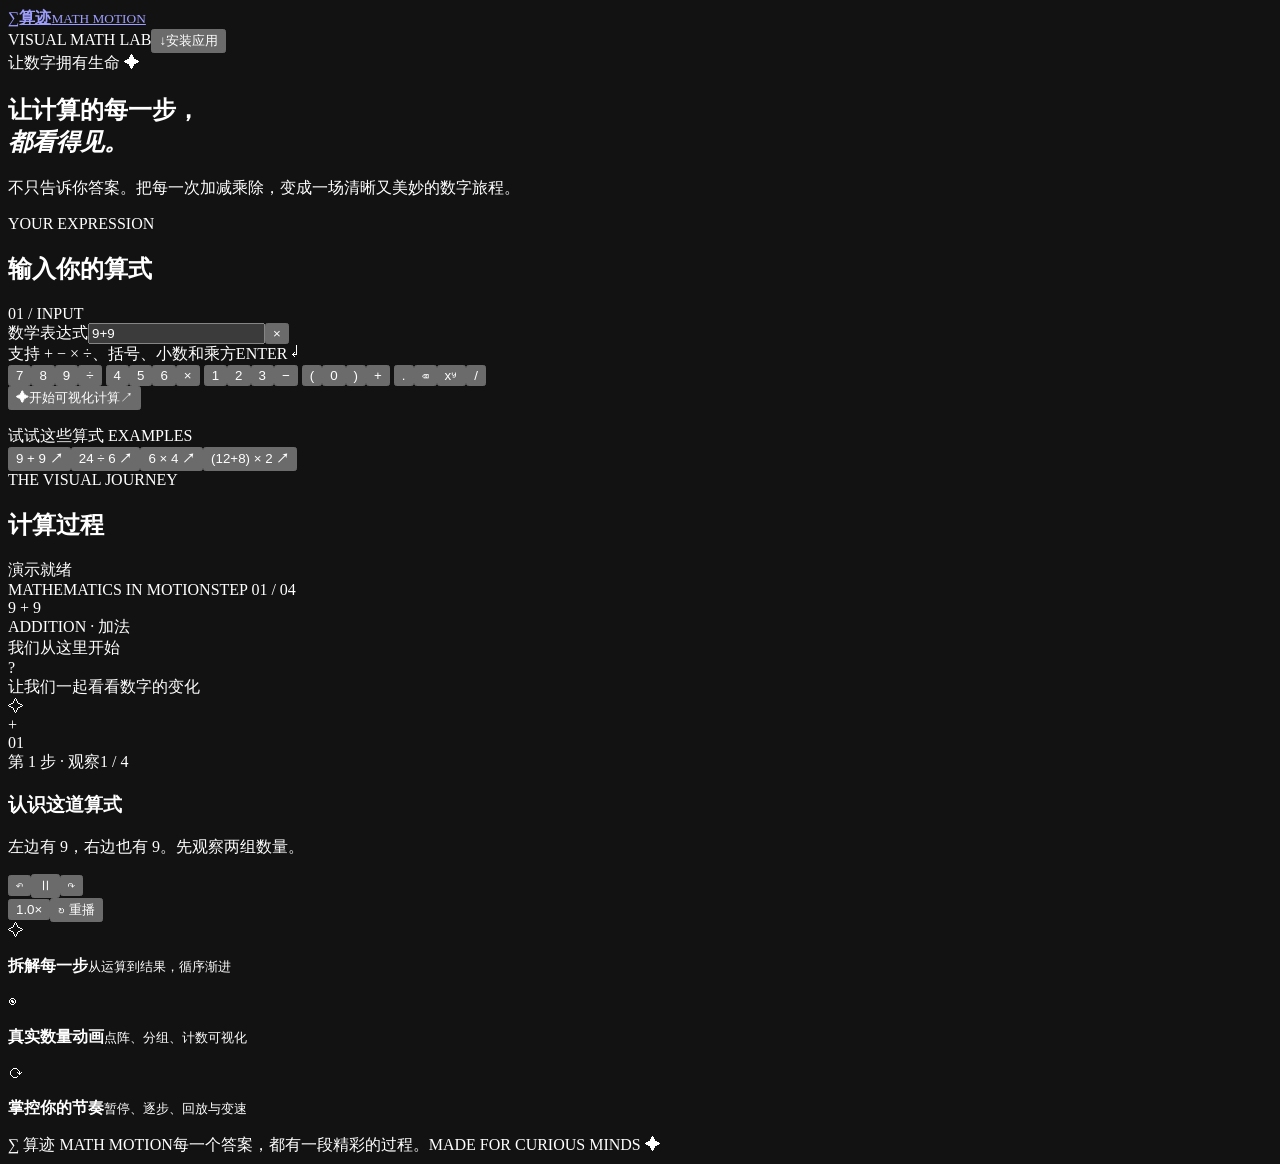
==== math-motion/index.html @ 5effa51b "feat(math-motion): add index.html" ====
<!DOCTYPE html>
<html lang="zh-CN">
<head>
  <meta charset="UTF-8" />
  <meta name="viewport" content="width=device-width,initial-scale=1,viewport-fit=cover" />
  <meta name="theme-color" content="#0a0c1d" />
  <meta name="description" content="算迹 Math Motion：让计算的每一步，都看得见。带有流畅动画的数学可视化计算器。" />
  <meta name="color-scheme" content="dark" />
  <link rel="icon" type="image/svg+xml" href="icon.svg" />
  <link rel="manifest" href="manifest.webmanifest" />
  <title>算迹 · Math Motion — 看见数字如何相遇</title>
  <link rel="stylesheet" href="style.css" />
  <script src="app.js" defer></script>
</head>
<body>
<div class="app-shell">
  <div class="ambient ambient-one" aria-hidden="true"></div><div class="ambient ambient-two" aria-hidden="true"></div>
  <div class="page-container">
    <header class="topbar">
      <a class="brand" href="./" aria-label="算迹首页"><span class="brand-icon"><span>∑</span></span><span class="brand-copy"><strong>算迹</strong><small>MATH MOTION</small></span></a>
      <div class="topbar-right"><span class="live-pill"><i></i> VISUAL MATH LAB</span><button id="installBtn" class="top-install" type="button" title="在手机上安装应用"><span class="icon-down">↓</span><span>安装应用</span></button></div>
    </header>
    <main>
      <section class="intro"><div class="eyebrow"><span class="eyebrow-line"></span> 让数字拥有生命 <span class="eyebrow-spark">✦</span></div><h1>让计算的每一步，<br /><em>都看得见。</em></h1><p>不只告诉你答案。把每一次加减乘除，变成一场清晰又美妙的数字旅程。</p></section>
      <div class="workbench">
        <section class="input-panel panel" aria-labelledby="inputTitle">
          <div class="panel-heading"><div><div class="micro-label"><span class="label-dot cyan"></span> YOUR EXPRESSION</div><h2 id="inputTitle">输入你的算式</h2></div><span class="number-index">01 / INPUT</span></div>
          <div class="input-wrap"><label for="expression" class="sr-only">数学表达式</label><input id="expression" type="text" inputmode="none" autocomplete="off" spellcheck="false" maxlength="72" placeholder="9 + 9" value="9+9" aria-describedby="inputHint" /><button id="clearBtn" class="clear-button" title="清空" aria-label="清空表达式" type="button">×</button></div>
          <div class="input-helper"><span id="inputHint">支持 + − × ÷、括号、小数和乘方</span><span>ENTER ↵</span></div>
          <div class="keypad" id="keypad" aria-label="数学键盘">
            <button data-key="7">7</button><button data-key="8">8</button><button data-key="9">9</button><button class="operator" data-key="÷">÷</button>
            <button data-key="4">4</button><button data-key="5">5</button><button data-key="6">6</button><button class="operator" data-key="×">×</button>
            <button data-key="1">1</button><button data-key="2">2</button><button data-key="3">3</button><button class="operator" data-key="−">−</button>
            <button data-key="(">(</button><button data-key="0">0</button><button data-key=")">)</button><button class="operator" data-key="+">+</button>
            <button data-key=".">.</button><button data-action="backspace" aria-label="退格" class="utility">⌫</button><button data-key="^" class="utility">xʸ</button><button data-key="/" class="operator" aria-label="除法">/</button>
          </div>
          <button id="calculateBtn" class="primary-button" type="button"><span class="button-symbol">✦</span><span>开始可视化计算</span><span class="button-arrow">↗</span></button>
          <p class="validation-message" id="errorMessage" role="alert" aria-live="polite"></p>
          <div class="quick-section"><div class="quick-title">试试这些算式 <span>EXAMPLES</span></div><div class="examples"><button type="button" data-example="9+9">9 + 9 <b>↗</b></button><button type="button" data-example="24÷6">24 ÷ 6 <b>↗</b></button><button type="button" data-example="6×4">6 × 4 <b>↗</b></button><button type="button" data-example="(12+8)×2">(12+8) × 2 <b>↗</b></button></div></div>
        </section>
        <section class="visual-panel panel" aria-labelledby="visualTitle">
          <div class="panel-heading"><div><div class="micro-label"><span class="label-dot purple"></span> THE VISUAL JOURNEY</div><h2 id="visualTitle">计算过程</h2></div><span id="statusBadge" class="status-badge"><span></span> 演示就绪</span></div>
          <div class="visual-stage" id="visualStage">
            <div class="scene-grid" aria-hidden="true"></div><div class="scene-aurora" aria-hidden="true"></div>
            <div class="scene-top"><span class="scene-overline">MATHEMATICS IN MOTION</span><span id="sceneStepNum" class="scene-step-num">STEP 01 / 04</span></div>
            <div class="equation-track"><div id="activeEquation" class="active-equation">9 <span>+</span> 9</div><div id="operationTag" class="operation-tag">ADDITION · 加法</div></div>
            <div id="visualObjects" class="visual-objects" aria-live="off"></div>
            <div class="answer-display"><div class="answer-eyebrow" id="answerEyebrow">我们从这里开始</div><div id="answerNumber" class="answer-number">?</div><div id="answerCaption" class="answer-caption">让我们一起看看数字的变化</div></div>
            <div class="floating-deco deco-a" aria-hidden="true">✧</div><div class="floating-deco deco-b" aria-hidden="true">+</div>
          </div>
          <div class="storyboard" aria-live="polite" aria-atomic="true"><div class="story-marker"><span id="storyIndex">01</span></div><div class="story-content"><div class="story-header"><span id="stepCategory">第 1 步 · 观察</span><span id="stepTime">1 / 4</span></div><h3 id="stepTitle">认识这道算式</h3><p id="stepDescription">左边有 9，右边也有 9。先观察两组数量。</p></div></div>
          <div class="progress-track" aria-label="动画播放进度"><div id="progressFill"></div></div>
          <div class="control-row"><div class="transport"><button id="prevBtn" class="transport-button" type="button" aria-label="上一步" title="上一步">↶</button><button id="playBtn" class="play-button" type="button" aria-label="暂停播放" title="播放或暂停"><span id="playIcon">Ⅱ</span></button><button id="nextBtn" class="transport-button" type="button" aria-label="下一步" title="下一步">↷</button></div><div class="right-controls"><button id="speedBtn" class="speed-button" title="切换播放速度" type="button">1.0×</button><button id="replayBtn" class="replay-button" title="从头回放" type="button"><span>↻</span> 重播</button></div></div>
          <div class="step-dots" id="stepDots" role="group" aria-label="计算步骤"></div>
        </section>
      </div>
      <section class="feature-strip" aria-label="产品特点"><div><span class="feature-icon icon-a">✧</span><p><strong>拆解每一步</strong><small>从运算到结果，循序渐进</small></p></div><div><span class="feature-icon icon-b">◉</span><p><strong>真实数量动画</strong><small>点阵、分组、计数可视化</small></p></div><div><span class="feature-icon icon-c">⟳</span><p><strong>掌控你的节奏</strong><small>暂停、逐步、回放与变速</small></p></div></section>
    </main>
    <footer><span>∑ 算迹 MATH MOTION</span><span>每一个答案，都有一段精彩的过程。</span><span>MADE FOR CURIOUS MINDS ✦</span></footer>
  </div>
</div>
<div id="toast" class="toast" role="status" aria-live="polite"></div>
</body></html>
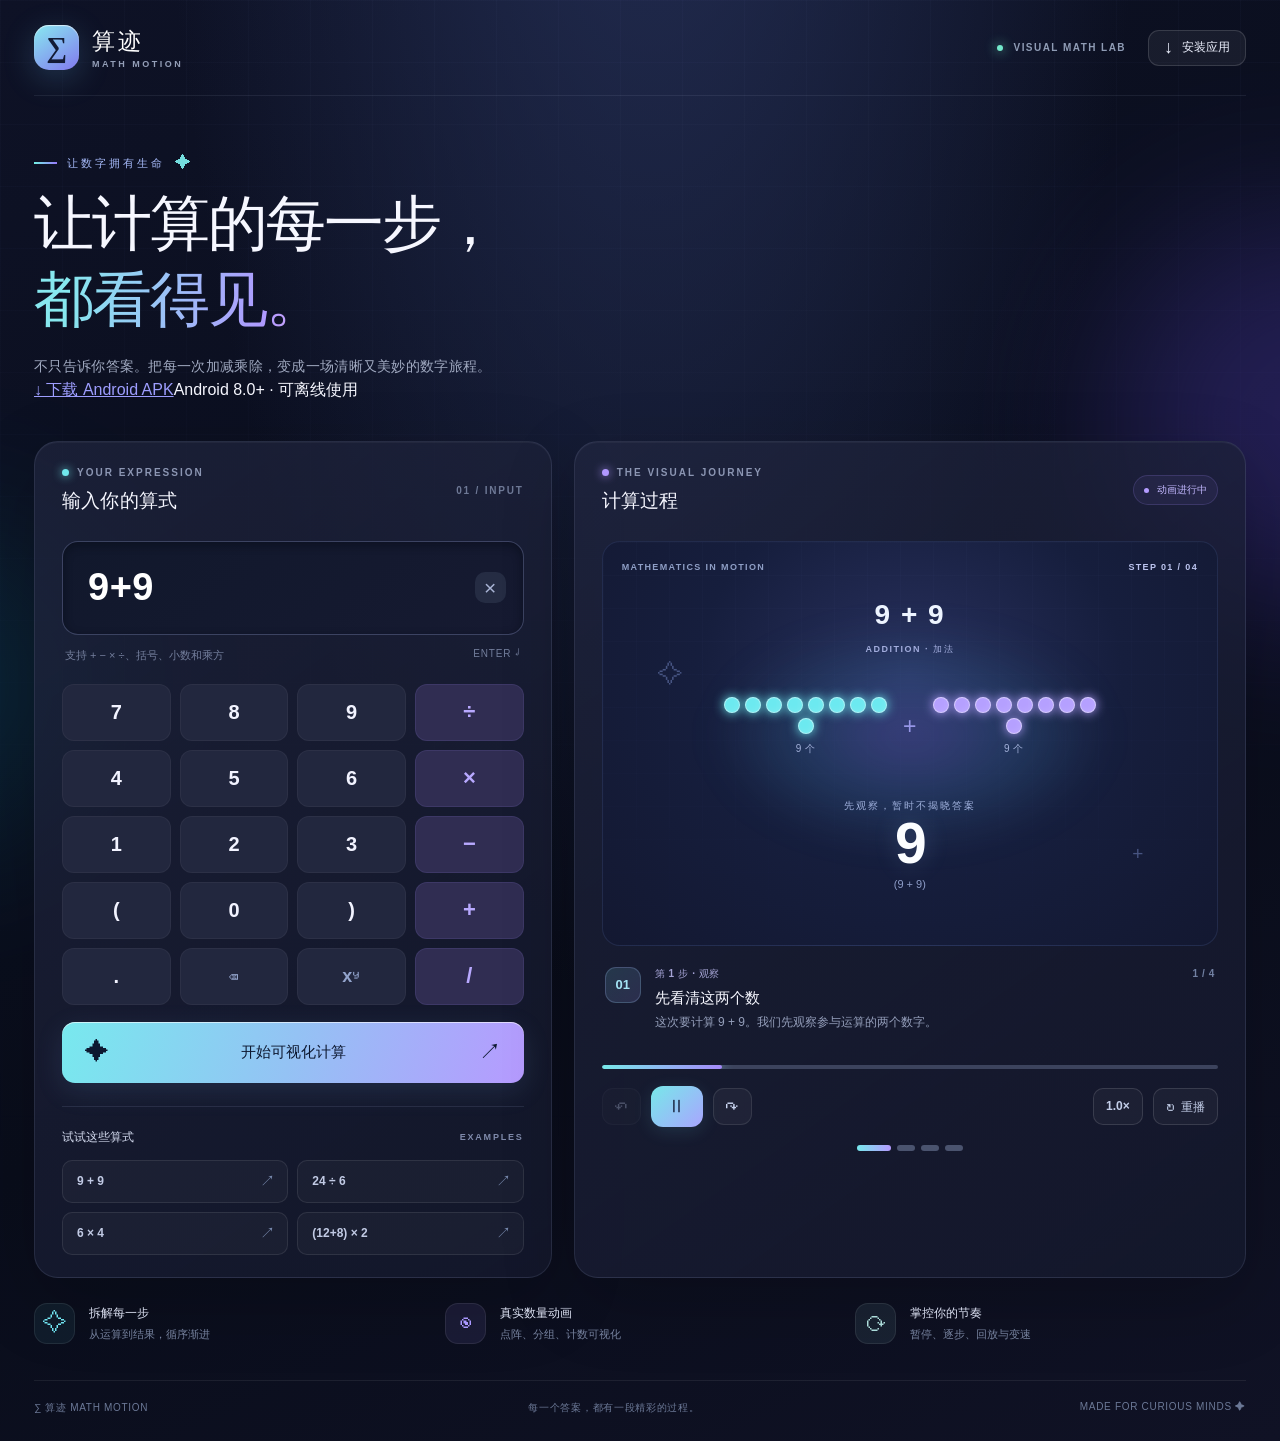
==== commit 25f1b8d3: "feat(math-motion): include Android APK download entry" ====
--- a/math-motion/index.html
+++ b/math-motion/index.html
@@ -21,7 +21,7 @@
       <div class="topbar-right"><span class="live-pill"><i></i> VISUAL MATH LAB</span><button id="installBtn" class="top-install" type="button" title="在手机上安装应用"><span class="icon-down">↓</span><span>安装应用</span></button></div>
     </header>
     <main>
-      <section class="intro"><div class="eyebrow"><span class="eyebrow-line"></span> 让数字拥有生命 <span class="eyebrow-spark">✦</span></div><h1>让计算的每一步，<br /><em>都看得见。</em></h1><p>不只告诉你答案。把每一次加减乘除，变成一场清晰又美妙的数字旅程。</p></section>
+      <section class="intro"><div class="eyebrow"><span class="eyebrow-line"></span> 让数字拥有生命 <span class="eyebrow-spark">✦</span></div><h1>让计算的每一步，<br /><em>都看得见。</em></h1><p>不只告诉你答案。把每一次加减乘除，变成一场清晰又美妙的数字旅程。</p><div class="hero-links"><a class="apk-link" href="./MathMotion-v1.0.apk" download><span>↓</span> 下载 Android APK</a><span class="apk-note">Android 8.0+ · 可离线使用</span></div></section>
       <div class="workbench">
         <section class="input-panel panel" aria-labelledby="inputTitle">
           <div class="panel-heading"><div><div class="micro-label"><span class="label-dot cyan"></span> YOUR EXPRESSION</div><h2 id="inputTitle">输入你的算式</h2></div><span class="number-index">01 / INPUT</span></div>
--- a/math-motion/style.css
+++ b/math-motion/style.css
@@ -0,0 +1 @@
+:root{font-family:Inter,-apple-system,BlinkMacSystemFont,"PingFang SC","Microsoft YaHei","Noto Sans CJK SC",sans-serif;color:#f6f7ff;background:#090d1c;font-synthesis:none;--muted:#959db8;--line:rgba(187,197,247,.115);--cyan:#61e7ef;--violet:#ae91ff;--indigo:#7768f7}*{box-sizing:border-box}html{-webkit-tap-highlight-color:transparent}body{margin:0;min-width:320px}button,input{font:inherit}button{cursor:pointer}button:focus-visible,input:focus-visible{outline:2px solid #7af6f2;outline-offset:3px}.sr-only{position:absolute;width:1px;height:1px;padding:0;margin:-1px;overflow:hidden;clip:rect(0,0,0,0);white-space:nowrap;border:0}.app-shell{position:relative;isolation:isolate;overflow:hidden;min-height:100dvh;background:radial-gradient(ellipse at 51% -28%,#253057 0,transparent 54%),linear-gradient(155deg,#0e1226 0%,#090d1b 58%,#101225 100%)}.app-shell:before{content:"";position:absolute;inset:0;pointer-events:none;z-index:-2;background-image:linear-gradient(rgba(146,168,233,.028) 1px,transparent 1px),linear-gradient(90deg,rgba(146,168,233,.028) 1px,transparent 1px);background-size:62px 62px;mask-image:linear-gradient(180deg,black,transparent 85%)}.ambient{position:absolute;border-radius:50%;filter:blur(84px);pointer-events:none;z-index:-1;opacity:.32}.ambient-one{width:400px;height:400px;background:#5841c5;top:220px;right:-230px}.ambient-two{width:310px;height:310px;background:#067c91;top:530px;left:-220px;opacity:.21}.page-container{width:min(1212px,calc(100% - 68px));margin:auto}.topbar{min-height:96px;display:flex;align-items:center;justify-content:space-between;gap:15px;border-bottom:1px solid rgba(219,231,255,.08)}.brand{color:#fff;text-decoration:none;display:flex;align-items:center;gap:13px}.brand-icon{width:45px;height:45px;border-radius:15px;background:linear-gradient(145deg,#88e9f0,#8279ee);box-shadow:0 8px 32px rgba(104,180,227,.23),inset 0 1px 1px #ffffffaa;display:grid;place-items:center}.brand-icon span{font-family:Georgia,serif;font-size:29px;color:#131b35;line-height:1;font-weight:bold}.brand-copy{display:flex;flex-direction:column;gap:2px}.brand-copy strong{font-size:23px;letter-spacing:3px;font-weight:750}.brand-copy small{font-size:9px;letter-spacing:2.5px;color:#949fb8;font-weight:750}.topbar-right{display:flex;align-items:center;gap:22px}.live-pill{font-size:10px;letter-spacing:1.45px;font-weight:750;color:#8f9cb5}.live-pill i{display:inline-block;width:6px;height:6px;border-radius:50%;background:#73e9cb;box-shadow:0 0 12px #73e9cb;margin-right:6px;vertical-align:middle}.top-install{display:flex;align-items:center;gap:9px;min-height:36px;padding:0 15px;background:#ffffff0e;color:#eef2ff;border:1px solid #ffffff23;border-radius:11px;font-size:12px;font-weight:650}.top-install:hover{background:#ffffff1b}.icon-down{font-size:18px}.intro{padding:58px 0 40px}.eyebrow{display:flex;align-items:center;gap:10px;color:#a5b9f8;font-size:11px;font-weight:750;letter-spacing:3px}.eyebrow-line{width:23px;height:2px;background:linear-gradient(90deg,#71f0e4,#9779fa)}.eyebrow-spark{color:#74dedf;font-size:16px}.intro h1{font-size:clamp(35px,4.9vw,60px);line-height:1.26;letter-spacing:-2px;margin:14px 0 16px;font-weight:780}.intro h1 em{font-style:normal;background:linear-gradient(98deg,#87e8ef 12%,#af99ff 80%,#e7b1f7);background-clip:text;-webkit-background-clip:text;color:transparent}.intro p{color:#9fa8bf;font-size:14px;letter-spacing:.3px;line-height:1.9;margin:0;max-width:650px}.workbench{display:grid;grid-template-columns:minmax(0, .87fr) minmax(0,1.13fr);gap:22px;align-items:stretch}.panel{background:linear-gradient(145deg,rgba(34,39,65,.66),rgba(20,24,44,.88));border:1px solid var(--line);box-shadow:0 23px 75px rgba(0,0,0,.2),inset 0 1px 0 #ffffff0a;border-radius:24px;padding:25px 27px 22px;min-width:0}.panel-heading{display:flex;align-items:center;justify-content:space-between;gap:8px;margin-bottom:27px}.micro-label{display:flex;align-items:center;gap:8px;font-size:10px;letter-spacing:2px;color:#8c96b3;font-weight:800}.label-dot{height:7px;width:7px;border-radius:50%;box-shadow:0 0 10px currentColor}.cyan{background:#70e8ec;color:#70e8ec}.purple{background:#b198ff;color:#b198ff}.panel-heading h2{font-size:19px;margin:10px 0 0;font-weight:740;letter-spacing:.2px}.number-index{color:#6e7996;font-size:10px;font-weight:700;letter-spacing:1.8px}.input-wrap{height:94px;border:1px solid #57608499;border-radius:16px;background:linear-gradient(140deg,#11182c,#161a31);display:flex;align-items:center;padding:0 17px 0 23px;box-shadow:inset 0 3px 10px #05091275;transition:border-color .2s,box-shadow .2s}.input-wrap:focus-within{border-color:#8a94d5;box-shadow:0 0 0 4px #8b80f216,inset 0 3px 10px #05091275}#expression{background:none;border:0;outline:none;color:#fff;font-size:clamp(27px,3vw,38px);font-variant-numeric:tabular-nums;font-weight:650;letter-spacing:.5px;width:100%;min-width:0}#expression::placeholder{color:#606985}#expression:focus-visible{outline:none}.clear-button{background:#252c43;color:#a9b4d5;border:0;border-radius:10px;min-width:31px;height:31px;font-size:21px}.input-helper{display:flex;justify-content:space-between;gap:10px;color:#737e9c;font-size:11px;margin:13px 3px 21px}.input-helper span:last-child{font-size:10px;white-space:nowrap;letter-spacing:.8px}.keypad{display:grid;grid-template-columns:repeat(4,minmax(0,1fr));gap:9px}.keypad button{height:57px;border-radius:12px;background:#22273e;color:#f2f3ff;font-size:20px;font-weight:570;border:1px solid #ffffff0b;transition:transform .15s,background .15s,box-shadow .15s;touch-action:manipulation}.keypad button:hover{background:#323b58;box-shadow:0 3px 22px #8290f112}.keypad button:active{transform:scale(.94)}.keypad button.operator{background:#302d52;color:#b8a9ff;font-size:22px;border-color:#9b84ed20}.keypad button.operator:hover{background:#484170}.keypad button.utility{color:#93a4cc;font-size:18px}.primary-button{margin-top:17px;height:61px;width:100%;border:0;color:#0d1830;border-radius:13px;background:linear-gradient(106deg,#78e9ee 0%,#94c2f4 50%,#b69aff 100%);font-size:15px;font-weight:800;display:flex;align-items:center;justify-content:space-between;padding:0 23px;box-shadow:0 8px 28px #7ab2f321,inset 0 1px 0 #ffffff9a;transition:transform .16s,box-shadow .16s}.primary-button:hover{box-shadow:0 13px 35px #8ca4ee4d;transform:translateY(-2px)}.primary-button:active{transform:translateY(1px)}.button-symbol{font-size:24px}.button-arrow{font-size:22px}.validation-message{font-size:12px;line-height:1.4;color:#ffc9b9;margin:8px 2px 0;min-height:0}.validation-message:empty{display:none}.quick-section{margin-top:23px;padding-top:22px;border-top:1px solid var(--line)}.quick-title{font-size:12px;color:#d4dbef;font-weight:680;margin-bottom:14px;display:flex;align-items:center;justify-content:space-between}.quick-title span{font-size:9px;letter-spacing:1.8px;color:#7f8aab}.examples{display:grid;grid-template-columns:1fr 1fr;gap:9px}.examples button{height:43px;border-radius:10px;background:#ffffff08;border:1px solid #ffffff17;text-align:left;padding:0 12px 0 14px;color:#c1cae4;font-size:12px;font-weight:550;display:flex;align-items:center;justify-content:space-between}.examples button b{color:#7788ac;font-size:15px}.examples button:hover{border-color:#9a94e488;color:#fff}.status-badge{border:1px solid #a18cf82f;background:#a18cf811;color:#c3b8ff;padding:7px 10px;border-radius:999px;font-size:10px;font-weight:660;white-space:nowrap}.status-badge span{display:inline-block;width:5px;height:5px;border-radius:50%;background:#b49cff;vertical-align:middle;margin-right:5px}.visual-panel{display:flex;flex-direction:column}.visual-stage{position:relative;overflow:hidden;min-height:405px;border-radius:18px;border:1px solid #667db62e;background:radial-gradient(ellipse at 50% 33%,#28305d 0%,#161e3d 49%,#131831 100%);isolation:isolate}.scene-grid{position:absolute;inset:0;background:linear-gradient(#9eaaff0a 1px,transparent 1px),linear-gradient(90deg,#9eaaff0a 1px,transparent 1px);background-size:33px 33px;mask-image:linear-gradient(180deg,#0008,#0002)}.scene-aurora{position:absolute;border-radius:50%;width:400px;height:220px;left:50%;top:21%;transform:translateX(-50%);background:radial-gradient(ellipse,#7d70ee44 0%,#3da9d824 40%,transparent 70%);filter:blur(20px);z-index:0;animation:breathe 6s ease-in-out infinite}.scene-top{position:relative;z-index:2;display:flex;align-items:center;justify-content:space-between;padding:20px 19px;color:#8f9fc6;font-size:9px;font-weight:740;letter-spacing:1.35px}.scene-step-num{color:#bcc4ef}.equation-track{text-align:center;position:relative;z-index:2;padding-top:7px}.active-equation{font-weight:770;font-size:28px;letter-spacing:1.5px;font-variant-numeric:tabular-nums;color:#edf4ff;min-height:36px;overflow-wrap:anywhere;max-width:calc(100% - 30px);margin:auto}.active-equation span{color:#9b9fff}.operation-tag{margin:8px auto 0;color:#a2acdc;letter-spacing:1.5px;font-size:9px;font-weight:750}.visual-objects{position:relative;z-index:2;display:flex;justify-content:center;align-items:center;gap:10px;min-height:142px;padding:10px 15px;max-width:100%}.dot-group{display:flex;align-items:center;justify-content:center;flex-wrap:wrap;gap:5px;width:44%;max-width:175px;min-height:78px;align-content:center;transition:transform .5s,filter .5s}.dot-group.merged{width:100%;max-width:310px}.orb{display:block;flex:none;width:clamp(11px,1.5vw,16px);height:clamp(11px,1.5vw,16px);border-radius:50%;border:1px solid #ffffff70;box-shadow:0 0 11px currentColor,inset -2px -2px 5px #ffffff14;background:currentColor;color:#6ce9f0;animation:orbIntro .45s both;animation-delay:var(--delay,0ms);transition:opacity .22s,filter .22s,transform .25s}.orb.purple-orb{color:#b5a0ff}.orb.count-off{opacity:.21;filter:saturate(.55);transform:scale(.79)}.orb.deleted{opacity:.13;transform:scale(.48)}.orb.selected{transform:translateY(-5px) scale(1.2);filter:brightness(1.25)}.orb.completed{color:#83eac9}.dot-plus{font-weight:500;font-size:23px;color:#9797e8}.group-caption{width:100%;text-align:center;font-size:10px;color:#a2b0d9;padding-top:3px;letter-spacing:.5px}.grid-viz{display:grid;grid-template-columns:repeat(var(--cols),14px);grid-auto-rows:14px;gap:7px;justify-content:center;align-content:center;padding:5px}.grid-viz .orb{width:13px;height:13px}.visual-objects:has(.grid-viz){min-height:142px}.fraction-viz{display:flex;align-items:center;justify-content:center;flex-wrap:wrap;gap:8px;max-width:100%;min-height:115px}.fraction-group{display:flex;flex-wrap:wrap;gap:3px;padding:9px;align-content:center;justify-content:center;border:1px solid #a8a2fb3f;background:#7973dd14;border-radius:12px;min-width:38px;max-width:82px;min-height:42px;transition:transform .4s}.fraction-group .orb{width:10px;height:10px}.fraction-group.dimmed{opacity:.27}.bar-viz{display:grid;grid-template-columns:minmax(0,1fr) minmax(0,1fr);gap:17px;width:82%;max-width:390px;align-items:center}.bar-item{min-width:0;display:flex;flex-direction:column;gap:10px;align-items:center}.bar-value{font-weight:700;color:#dce4ff;font-size:20px}.bar-track{width:100%;height:19px;border-radius:12px;background:#ffffff12;overflow:hidden}.bar-fill{height:100%;border-radius:12px;background:linear-gradient(90deg,#59c8e2,#8ef0e8);width:var(--bar-w);box-shadow:0 0 16px #75e5f066;transform-origin:left;animation:barGrow .65s both}.bar-item:nth-child(2) .bar-fill{background:linear-gradient(90deg,#7777ef,#b19afb);box-shadow:0 0 14px #ae9cff66}.bar-label{color:#9da8cc;font-size:10px}.answer-display{text-align:center;position:relative;z-index:2;padding:1px 0 21px}.answer-eyebrow{text-transform:uppercase;letter-spacing:2px;font-weight:700;color:#9eafdb;font-size:10px}.answer-number{margin:1px 0;min-height:63px;font-size:57px;line-height:1.05;font-weight:800;color:#fbfdff;letter-spacing:-2px;font-variant-numeric:tabular-nums;text-shadow:0 0 25px #8db6ef3c;transition:color .2s}.answer-number.finished{background:linear-gradient(110deg,#82f3e9,#bdaaff,#fff);background-clip:text;-webkit-background-clip:text;color:transparent;text-shadow:none;filter:drop-shadow(0 0 13px #8cc9f14b)}.answer-number.number-bump{animation:numberBump .3s ease}.answer-caption{font-size:11px;color:#8f9ec9}.floating-deco{position:absolute;z-index:1;color:#9db5ff5e;animation:float 5s ease-in-out infinite}.deco-a{top:118px;left:9%;font-size:25px}.deco-b{right:12%;bottom:80px;font-size:19px;animation-delay:-2.2s}.storyboard{display:flex;gap:14px;align-items:flex-start;padding:21px 3px 15px;min-height:113px}.story-marker{display:grid;place-items:center;flex:none;width:36px;height:36px;border-radius:11px;background:linear-gradient(140deg,#7be3eb25,#ad9eff25);border:1px solid #a2c8f43b;color:#a5e5f6;font-size:13px;font-weight:800}.story-content{min-width:0;flex:1}.story-header{display:flex;align-items:center;justify-content:space-between;color:#a5a4d5;font-size:10px;font-weight:720;letter-spacing:.6px}.story-header span:last-child{color:#7281a3}.story-content h3{font-size:15px;font-weight:750;margin:8px 0 5px}.story-content p{font-size:12px;color:#949eba;line-height:1.55;margin:0}.progress-track{height:4px;border-radius:4px;background:#3c435d;overflow:hidden;margin:6px 0 17px}.progress-track>div{width:0;height:100%;background:linear-gradient(90deg,#77e8e9,#a58afa);transition:width .12s linear;border-radius:4px;box-shadow:0 0 13px #8ce4e7}.control-row{display:flex;align-items:center;justify-content:space-between;gap:10px}.transport,.right-controls{display:flex;align-items:center;gap:10px}.transport-button{height:37px;width:39px;border:1px solid #ffffff18;background:#ffffff0b;border-radius:11px;color:#cad6f2;font-size:23px}.transport-button:disabled{opacity:.3;cursor:default}.play-button{width:52px;height:41px;border:none;color:#101a35;background:linear-gradient(135deg,#77e8e9,#a9a5ff);border-radius:12px;font-weight:900;font-size:17px;box-shadow:0 4px 18px #71d7f222}.speed-button,.replay-button{height:37px;padding:0 12px;border-radius:10px;border:1px solid #ffffff20;background:#ffffff09;color:#c3cee9;font-size:12px;font-weight:720}.replay-button span{font-size:18px;vertical-align:-1px;margin-right:3px}.step-dots{display:flex;gap:6px;margin-top:18px;justify-content:center;flex-wrap:wrap}.step-dot{height:6px;width:18px;padding:0;border:0;border-radius:20px;background:#4a536e;transition:background .2s,width .2s}.step-dot.past{background:#6a9eab}.step-dot.active{width:34px;background:linear-gradient(90deg,#77e7ec,#b59aff)}.feature-strip{display:grid;grid-template-columns:repeat(3,1fr);gap:20px;padding:25px 0 36px}.feature-strip>div{display:flex;align-items:center;gap:14px}.feature-icon{display:grid;place-items:center;min-width:41px;height:41px;border-radius:13px;font-size:24px;border:1px solid #ffffff14}.icon-a{background:#61cbd714;color:#71e5f1}.icon-b{background:#a78aff19;color:#aa98ff}.icon-c{background:#90cbd217;color:#acdcda}.feature-strip p{margin:0;display:flex;flex-direction:column;gap:5px}.feature-strip strong{font-size:12px;color:#dce1f2;font-weight:750}.feature-strip small{font-size:11px;color:#76829e}footer{border-top:1px solid #ffffff12;padding:20px 0 26px;color:#6b7896;font-size:10px;display:flex;justify-content:space-between;gap:15px;letter-spacing:.7px}.toast{position:fixed;bottom:30px;left:50%;transform:translate(-50%,40px);opacity:0;background:#283250;color:#f3f6ff;padding:12px 20px;border-radius:12px;font-size:12px;z-index:10;pointer-events:none;transition:opacity .2s,transform .2s;box-shadow:0 10px 30px #0006;border:1px solid #ffffff20}.toast.visible{opacity:1;transform:translate(-50%,0)}@keyframes orbIntro{from{transform:translateY(18px) scale(.5);opacity:0}to{transform:translateY(0) scale(1);opacity:1}}@keyframes breathe{0%,100%{opacity:.55;transform:translateX(-50%) scale(.91)}50%{opacity:1;transform:translateX(-50%) scale(1.09)}}@keyframes float{0%,100%{transform:translateY(0) rotate(-8deg)}50%{transform:translateY(-11px) rotate(10deg)}}@keyframes numberBump{from{transform:translateY(7px) scale(.93);opacity:.65}to{transform:translateY(0) scale(1);opacity:1}}@keyframes barGrow{from{transform:scaleX(.1)}to{transform:scaleX(1)}}@media(max-width:960px){.page-container{width:min(720px,calc(100% - 40px))}.workbench{grid-template-columns:1fr}.intro{padding:42px 0 32px}.visual-stage{min-height:395px}.feature-strip{margin:0 10px}.panel{padding:23px}.visual-panel{order:2}.input-panel{order:1}}@media(max-width:570px){.page-container{width:calc(100% - 26px)}.topbar{min-height:73px}.brand-icon{width:38px;height:38px;border-radius:12px}.brand-icon span{font-size:26px}.brand-copy strong{font-size:19px}.brand-copy small{font-size:8px;letter-spacing:1.7px}.live-pill{display:none}.topbar-right{gap:0}.top-install{min-height:33px;padding:0 11px;font-size:11px}.intro{padding:32px 3px 28px}.intro h1{font-size:clamp(32px,8.4vw,43px);letter-spacing:-1.35px}.intro p{font-size:12px}.workbench{gap:14px}.panel{padding:20px 17px;border-radius:20px}.panel-heading{margin-bottom:20px}.panel-heading h2{font-size:17px}.micro-label{font-size:9px}.number-index{font-size:9px}.input-wrap{height:79px;padding-left:16px}.input-helper{font-size:10px}.keypad{gap:7px}.keypad button{height:53px;font-size:19px}.visual-stage{min-height:377px}.scene-top{padding:17px 14px}.scene-overline,.scene-step-num{font-size:8px;letter-spacing:1px}.active-equation{font-size:25px}.visual-objects{min-height:129px}.dot-group{gap:4px}.orb{width:12px;height:12px}.answer-number{font-size:53px}.storyboard{padding-top:18px}.feature-strip{grid-template-columns:1fr;gap:15px;margin:0;padding:27px 4px}.feature-strip>div{gap:12px}footer{flex-direction:column;align-items:center;text-align:center;gap:9px;padding:16px 0 25px}footer span:last-child{display:none}}@media(prefers-reduced-motion:reduce){*,*:before,*:after{animation-duration:.01ms!important;animation-iteration-count:1!important;transition-duration:.01ms!important;scroll-behavior:auto!important}}
